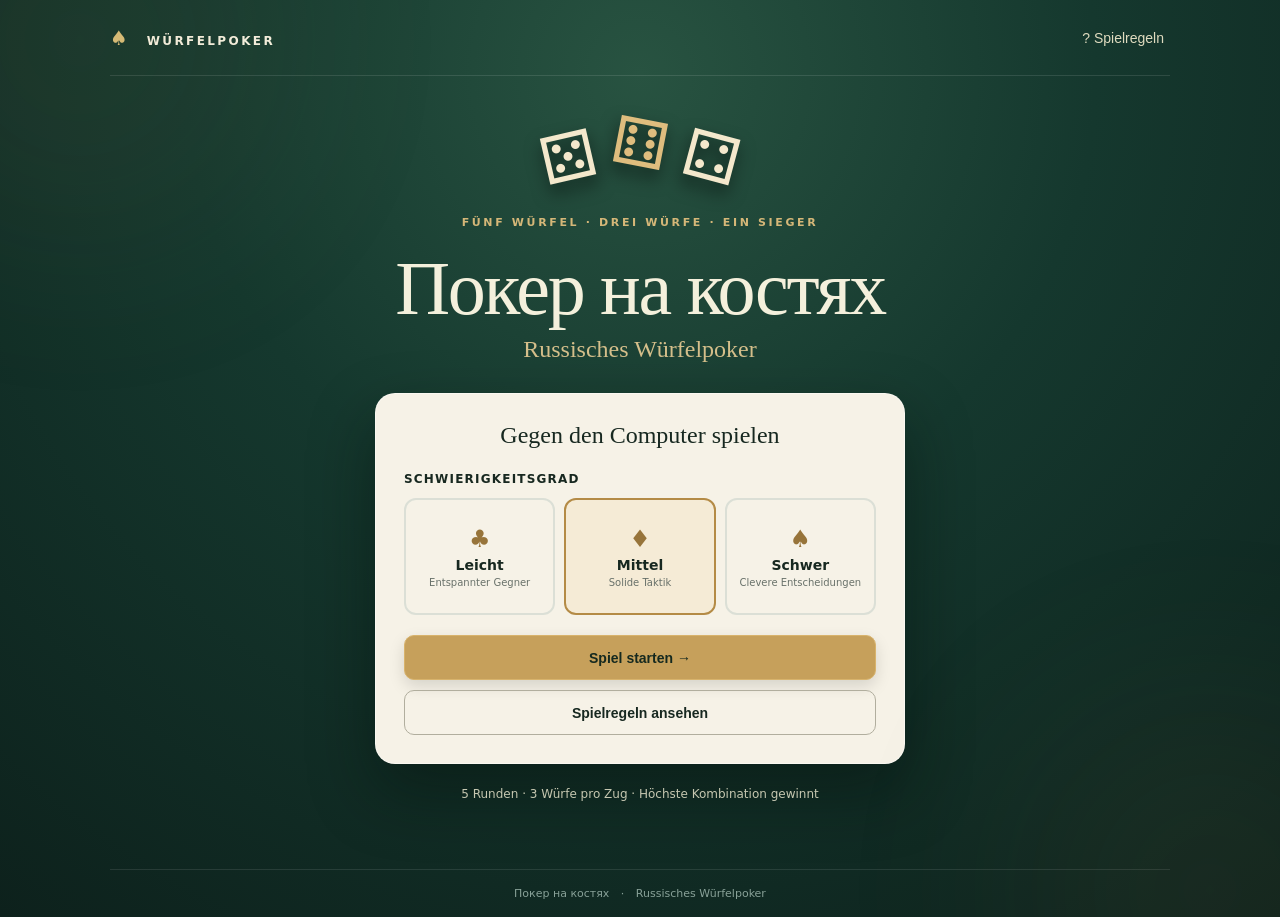
==== index.html @ 4e61453b "Initial commit" ====
<!doctype html>
<html lang="de">
<head>
  <meta charset="utf-8">
  <meta name="viewport" content="width=device-width, initial-scale=1">
  <meta name="theme-color" content="#102c25">
  <title>Покер на костях – Russisches Würfelpoker</title>
  <link rel="stylesheet" href="style.css">
  <script src="game.js" defer></script>
</head>
<body>
  <div class="ambient ambient-one"></div><div class="ambient ambient-two"></div>
  <main class="app">
    <header class="topbar"><span class="brandmark">♠ <span>WÜRFELPOKER</span></span><button class="text-button" id="rulesTop" type="button">? Spielregeln</button></header>
    <section id="startScreen" class="screen start-screen" aria-labelledby="mainTitle">
      <div class="hero-dice" aria-hidden="true"><span>⚄</span><span>⚅</span><span>⚃</span></div>
      <p class="eyebrow">FÜNF WÜRFEL · DREI WÜRFE · EIN SIEGER</p>
      <h1 id="mainTitle" lang="ru">Покер на костях</h1>
      <p class="subtitle">Russisches Würfelpoker</p>
      <div class="setup-card">
        <h2>Gegen den Computer spielen</h2>
        <label class="field-label" for="difficulty">Schwierigkeitsgrad</label>
        <div class="difficulty-options" id="difficulty" role="radiogroup" aria-label="Schwierigkeitsgrad">
          <label class="difficulty-option"><input type="radio" name="difficulty" value="easy"><span class="level-icon">♣</span><strong>Leicht</strong><small>Entspannter Gegner</small></label>
          <label class="difficulty-option"><input type="radio" name="difficulty" value="medium" checked><span class="level-icon">♦</span><strong>Mittel</strong><small>Solide Taktik</small></label>
          <label class="difficulty-option"><input type="radio" name="difficulty" value="hard"><span class="level-icon">♠</span><strong>Schwer</strong><small>Clevere Entscheidungen</small></label>
        </div>
        <button id="startButton" class="primary-button wide" type="button">Spiel starten <span aria-hidden="true">→</span></button>
        <button id="rulesStart" class="secondary-button wide" type="button">Spielregeln ansehen</button>
      </div>
      <p class="fineprint">5 Runden · 3 Würfe pro Zug · Höchste Kombination gewinnt</p>
    </section>
    <section id="gameScreen" class="screen game-screen hidden" aria-label="Würfelpoker-Spiel">
      <div class="game-heading"><div><p class="eyebrow">RUSSISCHES WÜRFELPOKER</p><h1>Am Spieltisch</h1></div><button id="restartButton" class="secondary-button compact" type="button">↶ Neues Spiel</button></div>
      <div class="scoreboard"><div class="score-player"><span>DU</span><strong id="playerScore">0</strong></div><div class="round-display"><span id="roundLabel">RUNDE 1 / 5</span><small id="turnLabel">Dein Zug</small></div><div class="score-player"><span>COMPUTER</span><strong id="cpuScore">0</strong></div></div>
      <section class="table-surface" aria-label="Würfeltisch">
        <div class="opponent"><div class="opponent-icon">♠</div><div><strong>Computer</strong><span id="cpuStatus">Wartet auf seinen Zug</span></div></div>
        <div class="dice-row cpu-dice" id="cpuDice" aria-label="Computerwürfel"></div>
        <p id="cpuHand" class="hand-label">Noch kein Wurf</p>
        <div class="table-divider"><span>VS</span></div>
        <p id="playerHand" class="hand-label">Bereit zum Würfeln</p>
        <div class="dice-row" id="playerDice" aria-label="Deine Würfel"></div>
        <div class="player-info"><div class="player-icon">★</div><div><strong>Du</strong><span id="playerStatus">Würfle, um zu beginnen</span></div></div>
      </section>
      <div class="game-controls"><p id="instruction" aria-live="polite">Drücke „Würfeln“, um deinen ersten Wurf zu machen.</p><div class="controls-row"><span id="rollsLeft" class="rolls-left">3 Würfe übrig</span><button id="rollButton" class="primary-button" type="button">⚄ Würfeln</button><button id="standButton" class="secondary-button" type="button" disabled>Zug beenden</button></div><p class="hint">Nach dem ersten Wurf: Würfel anklicken, um sie zu behalten.</p></div>
      <div id="roundResult" class="round-result hidden" role="status" aria-live="polite"><h2 id="resultTitle"></h2><p id="resultText"></p><button id="continueButton" class="primary-button" type="button">Nächste Runde →</button></div>
    </section>
    <footer>Покер на костях <span>·</span> Russisches Würfelpoker</footer>
  </main>
  <dialog id="rulesDialog" class="rules-dialog" aria-labelledby="rulesTitle"><div class="dialog-head"><h2 id="rulesTitle">Spielregeln</h2><button id="closeRules" class="icon-button" type="button" aria-label="Regeln schließen">✕</button></div><iframe id="rulesFrame" title="Spielregeln" src="regeln.html"></iframe></dialog>
</body>
</html>
---- style.css ----
:root{font-family:Inter,ui-sans-serif,system-ui,-apple-system,"Segoe UI",sans-serif;color:#f4f0dc;background:#102820;font-synthesis:none}*{box-sizing:border-box}body{margin:0;min-height:100vh;background:radial-gradient(circle at 50% 8%,#285341 0%,#15382e 43%,#0d211c 100%);overflow-x:hidden}.ambient{position:fixed;width:340px;height:340px;border-radius:50%;background:#bf9b58;filter:blur(130px);opacity:.095;pointer-events:none}.ambient-one{top:-130px;left:-90px}.ambient-two{bottom:-160px;right:-100px}.app{width:min(1060px,calc(100% - 32px));min-height:100vh;margin:auto;display:flex;flex-direction:column}.topbar{height:76px;display:flex;align-items:center;justify-content:space-between;border-bottom:1px solid #ffffff1c}.brandmark{color:#d8bd78;font-size:20px;font-weight:800;letter-spacing:.12em}.brandmark span{margin-left:7px;font-size:12px;color:#f5f0df}.text-button{border:0;background:none;color:#dfdbbf;font-size:14px;cursor:pointer}.text-button:hover{text-decoration:underline}.screen{flex:1}.hidden{display:none!important}.start-screen{text-align:center;display:flex;flex-direction:column;align-items:center;padding:34px 0 45px}.hero-dice{display:flex;gap:15px;align-items:center;justify-content:center;height:95px}.hero-dice span{display:grid;place-items:center;color:#f4e8cc;font-size:65px;text-shadow:0 9px 17px #0009;transform:rotate(-13deg)}.hero-dice span:nth-child(2){transform:translateY(-14px) rotate(11deg);color:#dfbd7e}.hero-dice span:nth-child(3){transform:rotate(15deg)}.eyebrow{font-size:11px;font-weight:800;letter-spacing:.24em;color:#d5b778}.start-screen h1{font-family:Georgia,serif;font-size:clamp(42px,7vw,76px);font-weight:500;letter-spacing:-.03em;margin:5px 0 0}.subtitle{font-family:Georgia,serif;font-size:24px;color:#d5bf8b;margin:4px 0 30px}.setup-card{background:#f6f2e7;color:#172820;border:1px solid #ffffff66;border-radius:20px;width:min(100%,530px);padding:28px;box-shadow:0 28px 65px #04100a73}.setup-card h2{font-family:Georgia,serif;font-weight:500;font-size:24px;margin:0 0 23px}.field-label{display:block;text-align:left;font-size:12px;font-weight:800;letter-spacing:.1em;margin-bottom:12px;text-transform:uppercase}.difficulty-options{display:grid;grid-template-columns:repeat(3,minmax(0,1fr));gap:9px;margin-bottom:20px}.difficulty-option{cursor:pointer;position:relative;border:2px solid #dbdfd6;border-radius:12px;min-height:117px;display:flex;align-items:center;flex-direction:column;justify-content:center;gap:4px;padding:10px 4px;transition:background .15s,border-color .15s,transform .15s}.difficulty-option:hover{transform:translateY(-2px)}.difficulty-option:has(input:checked){border-color:#b48b46;background:#f5ebd6}.difficulty-option input{position:absolute;opacity:0;width:1px;height:1px}.difficulty-option:has(input:focus-visible){outline:3px solid #65a8ff;outline-offset:2px}.level-icon{font-size:24px;color:#97743a}.difficulty-option strong{font-size:14px}.difficulty-option small{font-size:10px;color:#68716a}.primary-button,.secondary-button{min-height:45px;border-radius:10px;padding:11px 22px;font-weight:800;cursor:pointer;transition:transform .15s,background .15s;font-size:14px}.primary-button{border:1px solid #d8b36c;background:#c6a05b;color:#15291f;box-shadow:0 6px 16px #0002}.primary-button:hover:not(:disabled){background:#e1bd77;transform:translateY(-1px)}.secondary-button{border:1px solid #b1ae9e;background:transparent;color:inherit}.secondary-button:hover:not(:disabled){background:#6e79521c}.wide{display:block;width:100%;margin-top:10px}.primary-button:disabled,.secondary-button:disabled{opacity:.45;cursor:not-allowed}.fineprint{font-size:12px;color:#c6c7b1;margin:23px 0}.game-screen{width:min(100%,810px);margin:auto;padding:24px 0 45px}.game-heading{display:flex;justify-content:space-between;align-items:center;gap:12px;margin-bottom:16px}.game-heading .eyebrow{margin:0}.game-heading h1{font:normal 33px Georgia,serif;margin:6px 0 0}.compact{min-height:37px;padding:8px 12px;color:#e2deca;border-color:#789082;font-size:12px}.scoreboard{background:#f2eddc;color:#14362b;border-radius:14px 14px 0 0;display:grid;grid-template-columns:1fr 1fr 1fr;text-align:center;align-items:center;padding:12px}.score-player{display:flex;align-items:center;flex-direction:column;gap:3px}.score-player span,.round-display span{font-size:11px;font-weight:900;letter-spacing:.13em}.score-player strong{font-size:31px}.round-display small{display:block;margin-top:5px;color:#806638}.table-surface{border:8px solid #244c3d;border-top:0;background:radial-gradient(ellipse,#226149 0%,#155039 62%,#10402e 100%);box-shadow:inset 0 0 75px #071b1590,0 15px 40px #0003;border-radius:0 0 110px 110px;padding:18px 20px 27px;text-align:center;min-height:422px}.opponent,.player-info{display:flex;justify-content:center;align-items:center;gap:10px}.opponent>div:last-child,.player-info>div:last-child{display:flex;flex-direction:column;align-items:flex-start;gap:2px}.opponent strong,.player-info strong{font-size:13px}.opponent span,.player-info span{font-size:11px;color:#ccdacb}.opponent-icon,.player-icon{width:35px;height:35px;background:#ded4b6;border-radius:50%;color:#22503d;display:grid;place-items:center;font-size:20px}.player-icon{background:#c9a562}.dice-row{display:flex;gap:11px;min-height:76px;justify-content:center;align-items:center;margin:12px 0 2px;flex-wrap:wrap}.die{position:relative;width:62px;height:62px;background:linear-gradient(140deg,#fffdf3,#e6dfce);border:2px solid #b4ae9c;border-bottom-width:5px;box-shadow:0 6px 9px #0005;border-radius:12px;display:grid;grid-template:repeat(3,1fr)/repeat(3,1fr);padding:10px;gap:4px;transition:transform .17s,border-color .17s;user-select:none}.die .pip{height:10px;width:10px;border-radius:100%;background:#263e33;justify-self:center;align-self:center}.die.keep{transform:translateY(-9px);border-color:#e7b45c;box-shadow:0 0 0 3px #d9b35c88,0 9px 13px #0005}.die.keep:after{content:'✓';position:absolute;top:-11px;right:-9px;background:#d9b35c;color:#153126;border-radius:50%;width:20px;height:20px;font-size:13px;font-weight:900;display:grid;place-items:center}.die.selectable{cursor:pointer}.die.selectable:hover{border-color:#d7ad6c}.die.rolling{animation:shake .13s infinite alternate}@keyframes shake{from{transform:translate(-3px,-4px) rotate(-9deg) scale(.96)}to{transform:translate(4px,2px) rotate(10deg) scale(1.05)}}.die.placeholder{opacity:.24}.cpu-dice .die{width:52px;height:52px;padding:8px;gap:3px}.cpu-dice .pip{width:8px;height:8px}.hand-label{font-size:12px;font-weight:700;letter-spacing:.04em;color:#eed7a2;min-height:18px;margin:6px 0}.table-divider{display:flex;align-items:center;gap:15px;margin:14px auto;color:#a3b8a6;font-size:10px;letter-spacing:.15em;max-width:480px}.table-divider:before,.table-divider:after{content:'';flex:1;height:1px;background:#ffffff30}.game-controls{text-align:center;padding:16px 4px}.game-controls>p:first-child{font-size:14px;color:#e1e2cf}.controls-row{display:flex;justify-content:center;align-items:center;gap:10px;flex-wrap:wrap}.rolls-left{font-size:12px;color:#d9be7e;margin-right:8px}.hint{font-size:11px;color:#b2c0af}.round-result{margin:10px auto 0;border:1px solid #d3b672;background:#f2eddc;color:#16372a;padding:21px;border-radius:15px;text-align:center}.round-result h2{font:normal 27px Georgia,serif;margin:0 0 7px}.round-result p{font-size:13px;line-height:1.6}.round-result button{margin-top:7px}footer{text-align:center;color:#88a198;font-size:11px;padding:17px;border-top:1px solid #ffffff19}footer span{padding:0 8px}.rules-dialog{width:min(660px,calc(100% - 28px));height:min(730px,calc(100vh - 40px));border:1px solid #c6b17c;border-radius:16px;background:#f6f2e7;color:#142c22;padding:0;box-shadow:0 25px 100px #0009}.rules-dialog::backdrop{background:#03130ebd;backdrop-filter:blur(4px)}.dialog-head{height:67px;display:flex;justify-content:space-between;align-items:center;padding:0 23px;border-bottom:1px solid #d8d2c4}.dialog-head h2{font:normal 25px Georgia,serif;margin:0}.icon-button{border:0;background:#e4ddcc;color:#1b382e;cursor:pointer;border-radius:50%;height:33px;width:33px}.rules-dialog iframe{width:100%;height:calc(100% - 67px);border:0;background:#f6f2e7}@media(max-width:550px){.topbar{height:62px}.start-screen{padding-top:15px}.hero-dice{height:76px}.hero-dice span{font-size:52px}.subtitle{font-size:20px}.setup-card{padding:19px}.difficulty-option{min-height:104px}.difficulty-option small{font-size:9px}.game-screen{padding-top:14px}.game-heading h1{font-size:26px}.table-surface{border-width:5px;padding:18px 6px 22px;border-radius:0 0 45px 45px;min-height:400px}.die{width:52px;height:52px;padding:8px;gap:2px}.die .pip{width:8px;height:8px}.cpu-dice .die{width:45px;height:45px;padding:7px;gap:2px}.cpu-dice .pip{width:7px;height:7px}.dice-row{gap:7px}.controls-row{gap:7px}.rolls-left{width:100%;margin:0 0 2px}}
@media(prefers-reduced-motion:reduce){*,*:before,*:after{animation-duration:.01ms!important;transition-duration:.01ms!important}}
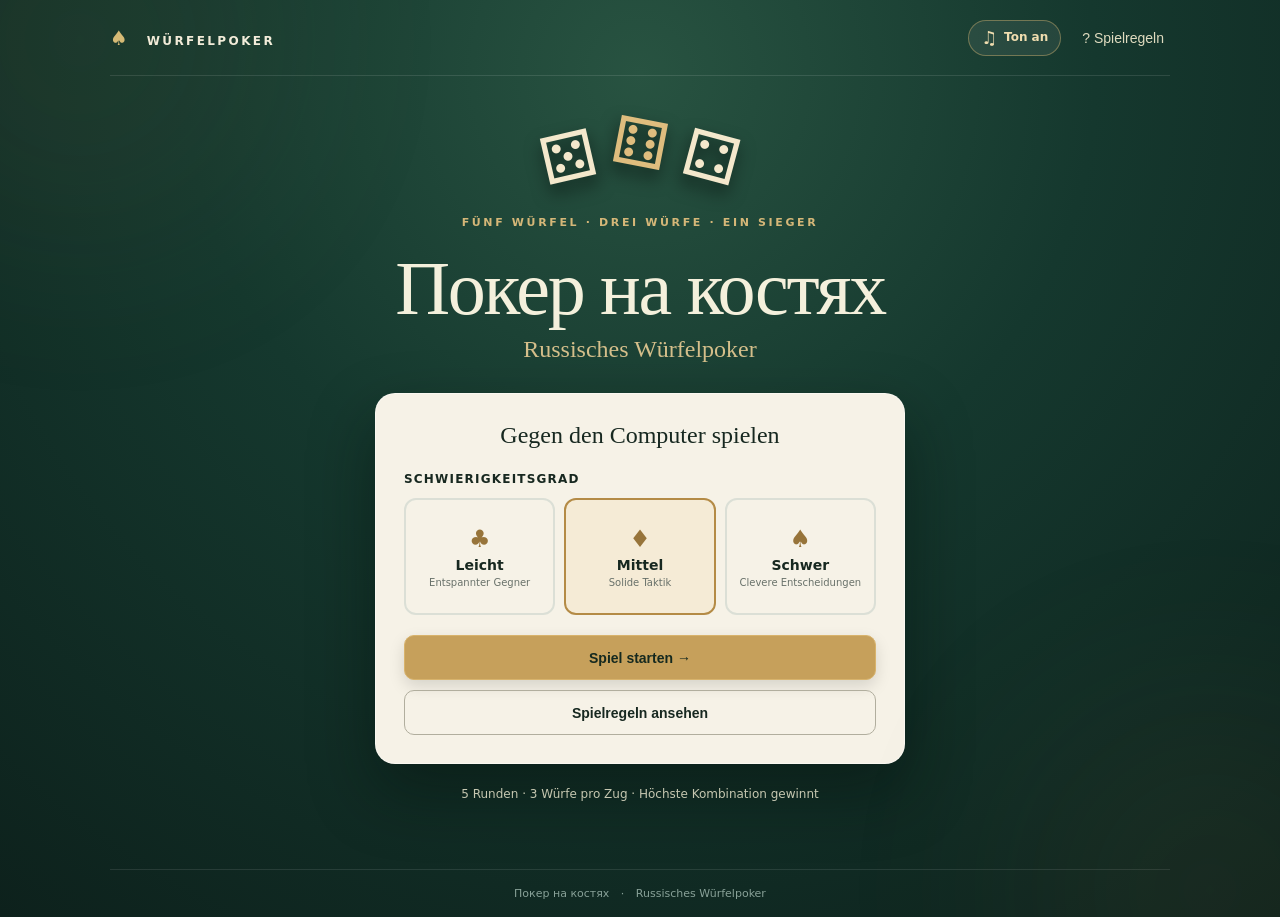
==== commit 98237bb8: "Sounds UX" ====
--- a/index.html
+++ b/index.html
@@ -6,12 +6,13 @@
   <meta name="theme-color" content="#102c25">
   <title>Покер на костях – Russisches Würfelpoker</title>
   <link rel="stylesheet" href="style.css">
+  <script src="sound.js" defer></script>
   <script src="game.js" defer></script>
 </head>
 <body>
   <div class="ambient ambient-one"></div><div class="ambient ambient-two"></div>
   <main class="app">
-    <header class="topbar"><span class="brandmark">♠ <span>WÜRFELPOKER</span></span><button class="text-button" id="rulesTop" type="button">? Spielregeln</button></header>
+    <header class="topbar"><span class="brandmark">♠ <span>WÜRFELPOKER</span></span><div class="top-actions"><button class="sound-toggle" id="soundToggle" type="button" aria-pressed="true" aria-label="Soundeffekte aktiviert"><span class="sound-icon" aria-hidden="true">&#9835;</span><span class="sound-label">Ton an</span></button><button class="text-button" id="rulesTop" type="button">? Spielregeln</button></div></header>
     <section id="startScreen" class="screen start-screen" aria-labelledby="mainTitle">
       <div class="hero-dice" aria-hidden="true"><span>⚄</span><span>⚅</span><span>⚃</span></div>
       <p class="eyebrow">FÜNF WÜRFEL · DREI WÜRFE · EIN SIEGER</p>
@@ -42,8 +43,8 @@
         <div class="dice-row" id="playerDice" aria-label="Deine Würfel"></div>
         <div class="player-info"><div class="player-icon">★</div><div><strong>Du</strong><span id="playerStatus">Würfle, um zu beginnen</span></div></div>
       </section>
+      <div id="roundResult" class="round-result hidden" role="status" aria-live="polite"><h2 id="resultTitle"></h2><p id="resultText"></p><button id="continueButton" class="primary-button" type="button">Nächste Runde →</button></div>
       <div class="game-controls"><p id="instruction" aria-live="polite">Drücke „Würfeln“, um deinen ersten Wurf zu machen.</p><div class="controls-row"><span id="rollsLeft" class="rolls-left">3 Würfe übrig</span><button id="rollButton" class="primary-button" type="button">⚄ Würfeln</button><button id="standButton" class="secondary-button" type="button" disabled>Zug beenden</button></div><p class="hint">Nach dem ersten Wurf: Würfel anklicken, um sie zu behalten.</p></div>
-      <div id="roundResult" class="round-result hidden" role="status" aria-live="polite"><h2 id="resultTitle"></h2><p id="resultText"></p><button id="continueButton" class="primary-button" type="button">Nächste Runde →</button></div>
     </section>
     <footer>Покер на костях <span>·</span> Russisches Würfelpoker</footer>
   </main>
--- a/style.css
+++ b/style.css
@@ -1,2 +1,95 @@
-:root{font-family:Inter,ui-sans-serif,system-ui,-apple-system,"Segoe UI",sans-serif;color:#f4f0dc;background:#102820;font-synthesis:none}*{box-sizing:border-box}body{margin:0;min-height:100vh;background:radial-gradient(circle at 50% 8%,#285341 0%,#15382e 43%,#0d211c 100%);overflow-x:hidden}.ambient{position:fixed;width:340px;height:340px;border-radius:50%;background:#bf9b58;filter:blur(130px);opacity:.095;pointer-events:none}.ambient-one{top:-130px;left:-90px}.ambient-two{bottom:-160px;right:-100px}.app{width:min(1060px,calc(100% - 32px));min-height:100vh;margin:auto;display:flex;flex-direction:column}.topbar{height:76px;display:flex;align-items:center;justify-content:space-between;border-bottom:1px solid #ffffff1c}.brandmark{color:#d8bd78;font-size:20px;font-weight:800;letter-spacing:.12em}.brandmark span{margin-left:7px;font-size:12px;color:#f5f0df}.text-button{border:0;background:none;color:#dfdbbf;font-size:14px;cursor:pointer}.text-button:hover{text-decoration:underline}.screen{flex:1}.hidden{display:none!important}.start-screen{text-align:center;display:flex;flex-direction:column;align-items:center;padding:34px 0 45px}.hero-dice{display:flex;gap:15px;align-items:center;justify-content:center;height:95px}.hero-dice span{display:grid;place-items:center;color:#f4e8cc;font-size:65px;text-shadow:0 9px 17px #0009;transform:rotate(-13deg)}.hero-dice span:nth-child(2){transform:translateY(-14px) rotate(11deg);color:#dfbd7e}.hero-dice span:nth-child(3){transform:rotate(15deg)}.eyebrow{font-size:11px;font-weight:800;letter-spacing:.24em;color:#d5b778}.start-screen h1{font-family:Georgia,serif;font-size:clamp(42px,7vw,76px);font-weight:500;letter-spacing:-.03em;margin:5px 0 0}.subtitle{font-family:Georgia,serif;font-size:24px;color:#d5bf8b;margin:4px 0 30px}.setup-card{background:#f6f2e7;color:#172820;border:1px solid #ffffff66;border-radius:20px;width:min(100%,530px);padding:28px;box-shadow:0 28px 65px #04100a73}.setup-card h2{font-family:Georgia,serif;font-weight:500;font-size:24px;margin:0 0 23px}.field-label{display:block;text-align:left;font-size:12px;font-weight:800;letter-spacing:.1em;margin-bottom:12px;text-transform:uppercase}.difficulty-options{display:grid;grid-template-columns:repeat(3,minmax(0,1fr));gap:9px;margin-bottom:20px}.difficulty-option{cursor:pointer;position:relative;border:2px solid #dbdfd6;border-radius:12px;min-height:117px;display:flex;align-items:center;flex-direction:column;justify-content:center;gap:4px;padding:10px 4px;transition:background .15s,border-color .15s,transform .15s}.difficulty-option:hover{transform:translateY(-2px)}.difficulty-option:has(input:checked){border-color:#b48b46;background:#f5ebd6}.difficulty-option input{position:absolute;opacity:0;width:1px;height:1px}.difficulty-option:has(input:focus-visible){outline:3px solid #65a8ff;outline-offset:2px}.level-icon{font-size:24px;color:#97743a}.difficulty-option strong{font-size:14px}.difficulty-option small{font-size:10px;color:#68716a}.primary-button,.secondary-button{min-height:45px;border-radius:10px;padding:11px 22px;font-weight:800;cursor:pointer;transition:transform .15s,background .15s;font-size:14px}.primary-button{border:1px solid #d8b36c;background:#c6a05b;color:#15291f;box-shadow:0 6px 16px #0002}.primary-button:hover:not(:disabled){background:#e1bd77;transform:translateY(-1px)}.secondary-button{border:1px solid #b1ae9e;background:transparent;color:inherit}.secondary-button:hover:not(:disabled){background:#6e79521c}.wide{display:block;width:100%;margin-top:10px}.primary-button:disabled,.secondary-button:disabled{opacity:.45;cursor:not-allowed}.fineprint{font-size:12px;color:#c6c7b1;margin:23px 0}.game-screen{width:min(100%,810px);margin:auto;padding:24px 0 45px}.game-heading{display:flex;justify-content:space-between;align-items:center;gap:12px;margin-bottom:16px}.game-heading .eyebrow{margin:0}.game-heading h1{font:normal 33px Georgia,serif;margin:6px 0 0}.compact{min-height:37px;padding:8px 12px;color:#e2deca;border-color:#789082;font-size:12px}.scoreboard{background:#f2eddc;color:#14362b;border-radius:14px 14px 0 0;display:grid;grid-template-columns:1fr 1fr 1fr;text-align:center;align-items:center;padding:12px}.score-player{display:flex;align-items:center;flex-direction:column;gap:3px}.score-player span,.round-display span{font-size:11px;font-weight:900;letter-spacing:.13em}.score-player strong{font-size:31px}.round-display small{display:block;margin-top:5px;color:#806638}.table-surface{border:8px solid #244c3d;border-top:0;background:radial-gradient(ellipse,#226149 0%,#155039 62%,#10402e 100%);box-shadow:inset 0 0 75px #071b1590,0 15px 40px #0003;border-radius:0 0 110px 110px;padding:18px 20px 27px;text-align:center;min-height:422px}.opponent,.player-info{display:flex;justify-content:center;align-items:center;gap:10px}.opponent>div:last-child,.player-info>div:last-child{display:flex;flex-direction:column;align-items:flex-start;gap:2px}.opponent strong,.player-info strong{font-size:13px}.opponent span,.player-info span{font-size:11px;color:#ccdacb}.opponent-icon,.player-icon{width:35px;height:35px;background:#ded4b6;border-radius:50%;color:#22503d;display:grid;place-items:center;font-size:20px}.player-icon{background:#c9a562}.dice-row{display:flex;gap:11px;min-height:76px;justify-content:center;align-items:center;margin:12px 0 2px;flex-wrap:wrap}.die{position:relative;width:62px;height:62px;background:linear-gradient(140deg,#fffdf3,#e6dfce);border:2px solid #b4ae9c;border-bottom-width:5px;box-shadow:0 6px 9px #0005;border-radius:12px;display:grid;grid-template:repeat(3,1fr)/repeat(3,1fr);padding:10px;gap:4px;transition:transform .17s,border-color .17s;user-select:none}.die .pip{height:10px;width:10px;border-radius:100%;background:#263e33;justify-self:center;align-self:center}.die.keep{transform:translateY(-9px);border-color:#e7b45c;box-shadow:0 0 0 3px #d9b35c88,0 9px 13px #0005}.die.keep:after{content:'✓';position:absolute;top:-11px;right:-9px;background:#d9b35c;color:#153126;border-radius:50%;width:20px;height:20px;font-size:13px;font-weight:900;display:grid;place-items:center}.die.selectable{cursor:pointer}.die.selectable:hover{border-color:#d7ad6c}.die.rolling{animation:shake .13s infinite alternate}@keyframes shake{from{transform:translate(-3px,-4px) rotate(-9deg) scale(.96)}to{transform:translate(4px,2px) rotate(10deg) scale(1.05)}}.die.placeholder{opacity:.24}.cpu-dice .die{width:52px;height:52px;padding:8px;gap:3px}.cpu-dice .pip{width:8px;height:8px}.hand-label{font-size:12px;font-weight:700;letter-spacing:.04em;color:#eed7a2;min-height:18px;margin:6px 0}.table-divider{display:flex;align-items:center;gap:15px;margin:14px auto;color:#a3b8a6;font-size:10px;letter-spacing:.15em;max-width:480px}.table-divider:before,.table-divider:after{content:'';flex:1;height:1px;background:#ffffff30}.game-controls{text-align:center;padding:16px 4px}.game-controls>p:first-child{font-size:14px;color:#e1e2cf}.controls-row{display:flex;justify-content:center;align-items:center;gap:10px;flex-wrap:wrap}.rolls-left{font-size:12px;color:#d9be7e;margin-right:8px}.hint{font-size:11px;color:#b2c0af}.round-result{margin:10px auto 0;border:1px solid #d3b672;background:#f2eddc;color:#16372a;padding:21px;border-radius:15px;text-align:center}.round-result h2{font:normal 27px Georgia,serif;margin:0 0 7px}.round-result p{font-size:13px;line-height:1.6}.round-result button{margin-top:7px}footer{text-align:center;color:#88a198;font-size:11px;padding:17px;border-top:1px solid #ffffff19}footer span{padding:0 8px}.rules-dialog{width:min(660px,calc(100% - 28px));height:min(730px,calc(100vh - 40px));border:1px solid #c6b17c;border-radius:16px;background:#f6f2e7;color:#142c22;padding:0;box-shadow:0 25px 100px #0009}.rules-dialog::backdrop{background:#03130ebd;backdrop-filter:blur(4px)}.dialog-head{height:67px;display:flex;justify-content:space-between;align-items:center;padding:0 23px;border-bottom:1px solid #d8d2c4}.dialog-head h2{font:normal 25px Georgia,serif;margin:0}.icon-button{border:0;background:#e4ddcc;color:#1b382e;cursor:pointer;border-radius:50%;height:33px;width:33px}.rules-dialog iframe{width:100%;height:calc(100% - 67px);border:0;background:#f6f2e7}@media(max-width:550px){.topbar{height:62px}.start-screen{padding-top:15px}.hero-dice{height:76px}.hero-dice span{font-size:52px}.subtitle{font-size:20px}.setup-card{padding:19px}.difficulty-option{min-height:104px}.difficulty-option small{font-size:9px}.game-screen{padding-top:14px}.game-heading h1{font-size:26px}.table-surface{border-width:5px;padding:18px 6px 22px;border-radius:0 0 45px 45px;min-height:400px}.die{width:52px;height:52px;padding:8px;gap:2px}.die .pip{width:8px;height:8px}.cpu-dice .die{width:45px;height:45px;padding:7px;gap:2px}.cpu-dice .pip{width:7px;height:7px}.dice-row{gap:7px}.controls-row{gap:7px}.rolls-left{width:100%;margin:0 0 2px}}
+:root{font-family:Inter,ui-sans-serif,system-ui,-apple-system,"Segoe UI",sans-serif;color:#f4f0dc;background:#102820;font-synthesis:none}*{box-sizing:border-box}body{margin:0;min-height:100vh;background:radial-gradient(circle at 50% 8%,#285341 0%,#15382e 43%,#0d211c 100%);overflow-x:hidden}.ambient{position:fixed;width:340px;height:340px;border-radius:50%;background:#bf9b58;filter:blur(130px);opacity:.095;pointer-events:none}.ambient-one{top:-130px;left:-90px}.ambient-two{bottom:-160px;right:-100px}.app{width:min(1060px,calc(100% - 32px));min-height:100vh;margin:auto;display:flex;flex-direction:column}.topbar{height:76px;display:flex;align-items:center;justify-content:space-between;border-bottom:1px solid #ffffff1c}.brandmark{color:#d8bd78;font-size:20px;font-weight:800;letter-spacing:.12em}.brandmark span{margin-left:7px;font-size:12px;color:#f5f0df}.text-button{border:0;background:none;color:#dfdbbf;font-size:14px;cursor:pointer}.text-button:hover{text-decoration:underline}.screen{flex:1}.hidden{display:none!important}.start-screen{text-align:center;display:flex;flex-direction:column;align-items:center;padding:34px 0 45px}.hero-dice{display:flex;gap:15px;align-items:center;justify-content:center;height:95px}.hero-dice span{display:grid;place-items:center;color:#f4e8cc;font-size:65px;text-shadow:0 9px 17px #0009;transform:rotate(-13deg)}.hero-dice span:nth-child(2){transform:translateY(-14px) rotate(11deg);color:#dfbd7e}.hero-dice span:nth-child(3){transform:rotate(15deg)}.eyebrow{font-size:11px;font-weight:800;letter-spacing:.24em;color:#d5b778}.start-screen h1{font-family:Georgia,serif;font-size:clamp(42px,7vw,76px);font-weight:500;letter-spacing:-.03em;margin:5px 0 0}.subtitle{font-family:Georgia,serif;font-size:24px;color:#d5bf8b;margin:4px 0 30px}.setup-card{background:#f6f2e7;color:#172820;border:1px solid #ffffff66;border-radius:20px;width:min(100%,530px);padding:28px;box-shadow:0 28px 65px #04100a73}.setup-card h2{font-family:Georgia,serif;font-weight:500;font-size:24px;margin:0 0 23px}.field-label{display:block;text-align:left;font-size:12px;font-weight:800;letter-spacing:.1em;margin-bottom:12px;text-transform:uppercase}.difficulty-options{display:grid;grid-template-columns:repeat(3,minmax(0,1fr));gap:9px;margin-bottom:20px}.difficulty-option{cursor:pointer;position:relative;border:2px solid #dbdfd6;border-radius:12px;min-height:117px;display:flex;align-items:center;flex-direction:column;justify-content:center;gap:4px;padding:10px 4px;transition:background .15s,border-color .15s,transform .15s}.difficulty-option:hover{transform:translateY(-2px)}.difficulty-option:has(input:checked){border-color:#b48b46;background:#f5ebd6}.difficulty-option input{position:absolute;opacity:0;width:1px;height:1px}.difficulty-option:has(input:focus-visible){outline:3px solid #65a8ff;outline-offset:2px}.level-icon{font-size:24px;color:#97743a}.difficulty-option strong{font-size:14px}.difficulty-option small{font-size:10px;color:#68716a}.primary-button,.secondary-button{min-height:45px;border-radius:10px;padding:11px 22px;font-weight:800;cursor:pointer;transition:transform .15s,background .15s;font-size:14px}.primary-button{border:1px solid #d8b36c;background:#c6a05b;color:#15291f;box-shadow:0 6px 16px #0002}.primary-button:hover:not(:disabled){background:#e1bd77;transform:translateY(-1px)}.secondary-button{border:1px solid #b1ae9e;background:transparent;color:inherit}.secondary-button:hover:not(:disabled){background:#6e79521c}.wide{display:block;width:100%;margin-top:10px}.primary-button:disabled,.secondary-button:disabled{opacity:.45;cursor:not-allowed}.fineprint{font-size:12px;color:#c6c7b1;margin:23px 0}.game-screen{width:min(100%,810px);margin:auto;padding:24px 0 45px}.game-heading{display:flex;justify-content:space-between;align-items:center;gap:12px;margin-bottom:16px}.game-heading .eyebrow{margin:0}.game-heading h1{font:normal 33px Georgia,serif;margin:6px 0 0}.compact{min-height:37px;padding:8px 12px;color:#e2deca;border-color:#789082;font-size:12px}.scoreboard{background:#f2eddc;color:#14362b;border-radius:14px 14px 0 0;display:grid;grid-template-columns:1fr 1fr 1fr;text-align:center;align-items:center;padding:12px}.score-player{display:flex;align-items:center;flex-direction:column;gap:3px}.score-player span,.round-display span{font-size:11px;font-weight:900;letter-spacing:.13em}.score-player strong{font-size:31px}.round-display small{display:block;margin-top:5px;color:#806638}.table-surface{border:8px solid #244c3d;border-top:0;background:radial-gradient(ellipse,#226149 0%,#155039 62%,#10402e 100%);box-shadow:inset 0 0 75px #071b1590,0 15px 40px #0003;border-radius:0 0 110px 110px;padding:18px 20px 27px;text-align:center;min-height:422px}.opponent,.player-info{display:flex;justify-content:center;align-items:center;gap:10px}.opponent>div:last-child,.player-info>div:last-child{display:flex;flex-direction:column;align-items:flex-start;gap:2px}.opponent strong,.player-info strong{font-size:13px}.opponent span,.player-info span{font-size:11px;color:#ccdacb}.opponent-icon,.player-icon{width:35px;height:35px;background:#ded4b6;border-radius:50%;color:#22503d;display:grid;place-items:center;font-size:20px}.player-icon{background:#c9a562}.dice-row{display:flex;gap:11px;min-height:76px;justify-content:center;align-items:center;margin:12px 0 2px;flex-wrap:wrap}/* Real 3D dice: each cube has six pip faces and rolls across the felt. */
+.dice-row{display:flex;gap:11px;min-height:76px;justify-content:center;align-items:center;margin:12px 0 2px;flex-wrap:wrap;perspective:850px;perspective-origin:50% 40%}
+.die{
+ --die-size:62px;--face-x:0deg;--face-y:0deg;
+ position:relative;isolation:isolate;display:block;flex:0 0 auto;
+ width:var(--die-size);height:var(--die-size);border:0;padding:0;
+ border-radius:12px;background:transparent;color:inherit;
+ appearance:none;transform-style:preserve-3d;
+ transition:transform .2s ease,filter .2s ease;
+ user-select:none;touch-action:manipulation;
+}
+.die-shadow{
+ position:absolute;left:13%;right:13%;bottom:-8px;height:14px;
+ border-radius:50%;background:#03150d9e;filter:blur(5px);
+ transform:scale(.9);opacity:.74;pointer-events:none;
+}
+.die-cube{
+ position:absolute;inset:0;display:block;
+ transform-style:preserve-3d;
+ transform:rotateX(var(--face-x)) rotateY(var(--face-y));
+}
+.die-face{
+ position:absolute;inset:0;display:grid;
+ grid-template:repeat(3,1fr)/repeat(3,1fr);
+ gap:4px;padding:10px;border:2px solid #c9c2b3;
+ border-bottom-color:#a9a397;border-right-color:#ada79a;
+ border-radius:11px;
+ background:linear-gradient(135deg,#fffef9 0%,#f5f0e3 55%,#ded7c7 100%);
+ box-shadow:inset 0 1px 2px #ffffffde,inset -2px -3px 5px #776c5826;
+ backface-visibility:hidden;
+}
+.die-face .pip{
+ width:10px;height:10px;display:block;
+ justify-self:center;align-self:center;
+ border-radius:50%;background:radial-gradient(circle at 35% 30%,#496153,#182b24 67%);
+ box-shadow:inset 0 1px 2px #06130ed0,0 1px 0 #ffffffb0;
+}
+.face-front {transform:rotateY(0deg) translateZ(calc(var(--die-size) / 2))}
+.face-right {transform:rotateY(90deg) translateZ(calc(var(--die-size) / 2))}
+.face-back {transform:rotateY(180deg) translateZ(calc(var(--die-size) / 2))}
+.face-left {transform:rotateY(-90deg) translateZ(calc(var(--die-size) / 2))}
+.face-top {transform:rotateX(90deg) translateZ(calc(var(--die-size) / 2))}
+.face-bottom {transform:rotateX(-90deg) translateZ(calc(var(--die-size) / 2))}
+.die.selectable{cursor:pointer}
+.die.selectable:hover:not(.keep){transform:translateY(-3px);filter:brightness(1.07)}
+.die.selectable:focus-visible{outline:3px solid #eac27b;outline-offset:7px}
+.die.keep{transform:translateY(-9px);filter:drop-shadow(0 0 5px #eec36e)}
+.die.keep:after{
+ content:'✓';position:absolute;z-index:6;top:-12px;right:-8px;
+ background:#d9b35c;color:#153126;border-radius:50%;
+ width:21px;height:21px;font-size:13px;font-weight:900;
+ display:grid;place-items:center;box-shadow:0 1px 4px #0006;
+}
+.die.placeholder{opacity:.28}
+.die.rolling{z-index:3;pointer-events:none;animation:die-roll-travel var(--roll-time) var(--roll-delay) both}
+.die.rolling .die-cube{animation:die-roll-tumble var(--roll-time) var(--roll-delay) both}
+.die.rolling .die-shadow{animation:die-roll-shadow var(--roll-time) var(--roll-delay) both}
+@keyframes die-roll-travel{
+ 0%{transform:translate3d(0,0,0) rotate(0) scale(1)}
+ 18%{transform:translate3d(calc(var(--roll-x) * .45),-7px,0) rotate(calc(var(--roll-turn) * .5)) scale(.98)}
+ 44%{transform:translate3d(var(--roll-x),-12px,0) rotate(var(--roll-turn)) scale(1.04)}
+ 69%{transform:translate3d(calc(var(--roll-x) * .48),-3px,0) rotate(calc(var(--roll-turn) * -.5)) scale(.98)}
+ 81%{transform:translate3d(calc(var(--roll-x) * .22),-6px,0) rotate(calc(var(--roll-turn) * .2)) scale(1.01)}
+ 100%{transform:translate3d(0,0,0) rotate(0) scale(1)}
+}
+@keyframes die-roll-tumble{
+ 0%{transform:rotateX(var(--start-x)) rotateY(var(--start-y))}
+ 82%{transform:rotateX(calc(var(--end-x) - 35deg)) rotateY(calc(var(--end-y) + 24deg))}
+ 100%{transform:rotateX(var(--end-x)) rotateY(var(--end-y))}
+}
+@keyframes die-roll-shadow{
+ 0%,100%{transform:scale(.9);opacity:.74}
+ 44%{transform:scale(1.15);opacity:.45}
+ 70%{transform:scale(1.05);opacity:.6}
+}
+#cpuDice{margin-top:20px}
+#playerDice{margin-top:23px}
+.player-info{margin-top:11px}
+.cpu-dice .die{--die-size:52px}
+.cpu-dice .die-face{padding:8px;gap:3px}
+.cpu-dice .die-face .pip{width:8px;height:8px}
+.hand-label{font-size:12px;font-weight:700;letter-spacing:.04em;color:#eed7a2;min-height:18px;margin:6px 0}.table-divider{display:flex;align-items:center;gap:15px;margin:14px auto;color:#a3b8a6;font-size:10px;letter-spacing:.15em;max-width:480px}.table-divider:before,.table-divider:after{content:'';flex:1;height:1px;background:#ffffff30}.game-controls{text-align:center;padding:16px 4px}.game-controls>p:first-child{font-size:14px;color:#e1e2cf}.controls-row{display:flex;justify-content:center;align-items:center;gap:10px;flex-wrap:wrap}.rolls-left{font-size:12px;color:#d9be7e;margin-right:8px}.hint{font-size:11px;color:#b2c0af}.round-result{margin:10px auto 0;border:1px solid #d3b672;background:#f2eddc;color:#16372a;padding:21px;border-radius:15px;text-align:center}.round-result h2{font:normal 27px Georgia,serif;margin:0 0 7px}.round-result p{font-size:13px;line-height:1.6}.round-result button{margin-top:7px}footer{text-align:center;color:#88a198;font-size:11px;padding:17px;border-top:1px solid #ffffff19}footer span{padding:0 8px}.rules-dialog{width:min(660px,calc(100% - 28px));height:min(730px,calc(100vh - 40px));border:1px solid #c6b17c;border-radius:16px;background:#f6f2e7;color:#142c22;padding:0;box-shadow:0 25px 100px #0009}.rules-dialog::backdrop{background:#03130ebd;backdrop-filter:blur(4px)}.dialog-head{height:67px;display:flex;justify-content:space-between;align-items:center;padding:0 23px;border-bottom:1px solid #d8d2c4}.dialog-head h2{font:normal 25px Georgia,serif;margin:0}.icon-button{border:0;background:#e4ddcc;color:#1b382e;cursor:pointer;border-radius:50%;height:33px;width:33px}.rules-dialog iframe{width:100%;height:calc(100% - 67px);border:0;background:#f6f2e7}@media(max-width:550px){.topbar{height:62px}.start-screen{padding-top:15px}.hero-dice{height:76px}.hero-dice span{font-size:52px}.subtitle{font-size:20px}.setup-card{padding:19px}.difficulty-option{min-height:104px}.difficulty-option small{font-size:9px}.game-screen{padding-top:14px}.game-heading h1{font-size:26px}.table-surface{border-width:5px;padding:18px 6px 22px;border-radius:0 0 45px 45px;min-height:400px}.die{--die-size:52px}.die-face{padding:8px;gap:2px}.die-face .pip{width:8px;height:8px}.cpu-dice .die{--die-size:45px}.cpu-dice .die-face{padding:7px;gap:2px}.cpu-dice .die-face .pip{width:7px;height:7px}.dice-row{gap:7px}.controls-row{gap:7px}.rolls-left{width:100%;margin:0 0 2px}}
 @media(prefers-reduced-motion:reduce){*,*:before,*:after{animation-duration:.01ms!important;transition-duration:.01ms!important}}
+
+/* Sound switch is available on both the start screen and the game screen. */
+.top-actions{display:flex;align-items:center;justify-content:flex-end;gap:15px}
+.sound-toggle{display:inline-flex;align-items:center;justify-content:center;gap:7px;min-height:36px;min-width:89px;padding:6px 12px;border:1px solid #bfa66a80;border-radius:999px;background:#ffffff12;color:#f0ddaf;cursor:pointer;font-family:inherit;font-size:12px;font-weight:700;line-height:1.3;white-space:nowrap;transition:background .15s,border-color .15s}
+.sound-toggle:hover:not(:disabled){background:#ffffff25;border-color:#e0c58e}
+.sound-toggle:focus-visible{outline:3px solid #e0bd78;outline-offset:3px}
+.sound-toggle.sound-muted{color:#d0d3c8;border-color:#d4d8c350}
+.sound-toggle:disabled{opacity:.5;cursor:not-allowed}
+.sound-icon{font-size:18px;line-height:1}
+/* The result panel now appears directly above the game controls. */
+.round-result{margin:18px auto 3px;max-width:670px}
+@media(max-width:420px){.top-actions{gap:9px}.sound-toggle{min-width:77px;padding:6px 9px}.brandmark span{font-size:10px;letter-spacing:.05em}}
